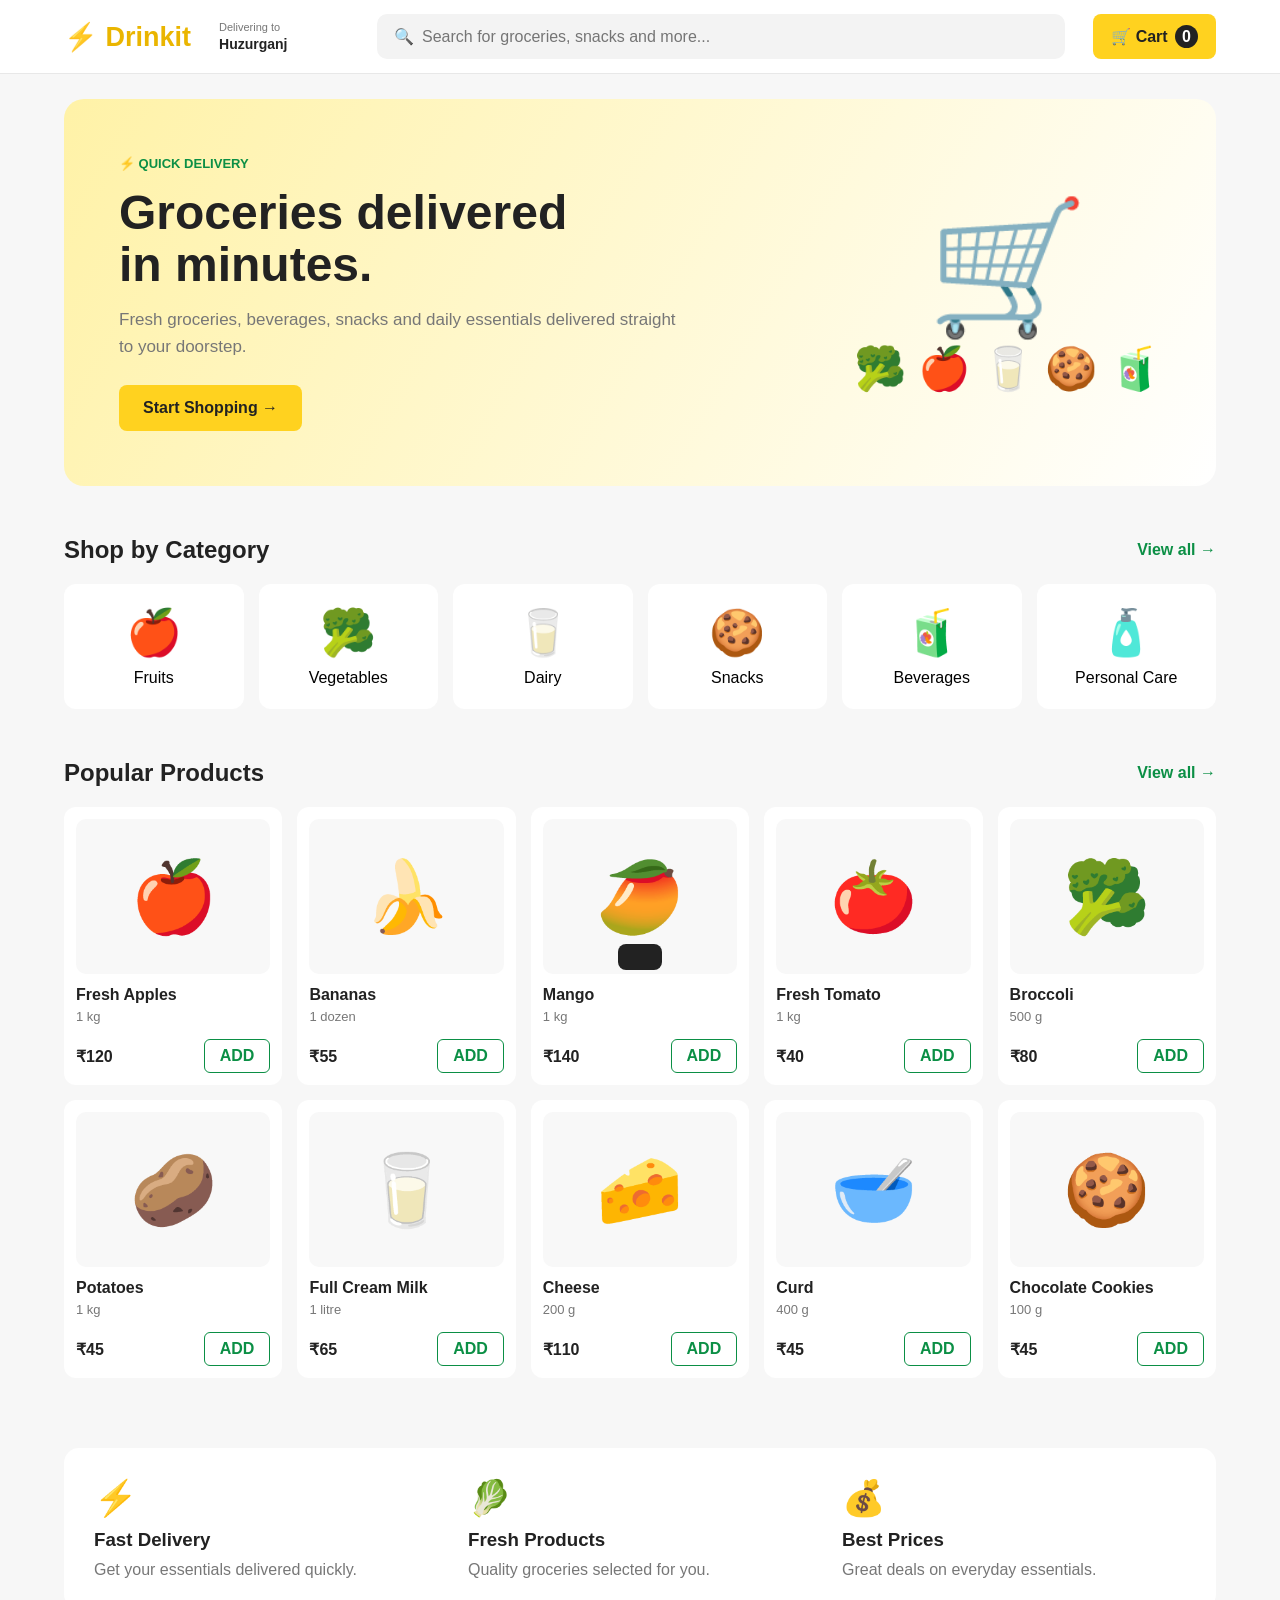
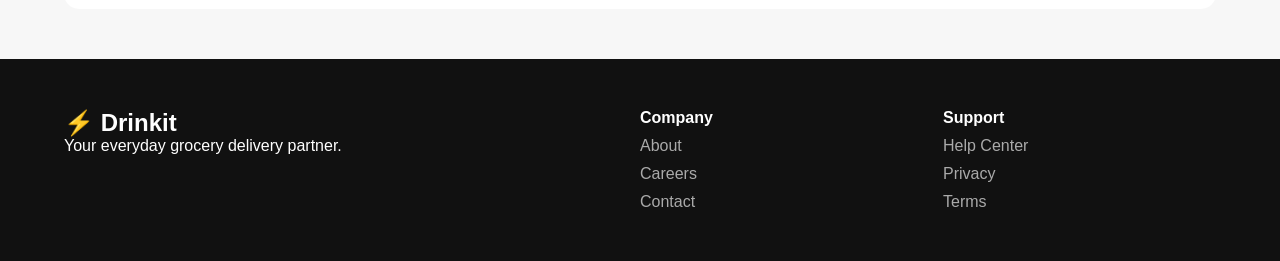
==== index.html @ 5993e232 "first commit" ====
<!DOCTYPE html>
<html lang="en">
<head>
  <meta charset="UTF-8">
  <meta name="viewport" content="width=device-width, initial-scale=1.0">
  <title>Drinkit - Groceries in Minutes</title>
  <link rel="stylesheet" href="style.css">
</head>
<body>

<header class="header">
  <a href="index.html" class="brand">
    <span class="brand-icon">⚡</span>
    Drinkit
  </a>

  <div class="location" onclick="changeLocation()">
    <small>Delivering to</small>
    <strong id="locationText">Huzurganj</strong>
  </div>

  <div class="search-box">
    <span>🔍</span>
    <input
      id="globalSearch"
      type="text"
      placeholder="Search for groceries, snacks and more..."
      autocomplete="off"
    >
  </div>

  <a href="cart.html" class="cart-button">
    🛒 Cart
    <span id="cartCount">0</span>
  </a>
</header>


<main>

  <section class="hero">
    <div class="hero-content">
      <span class="badge">⚡ QUICK DELIVERY</span>

      <h1>
        Groceries delivered<br>
        in minutes.
      </h1>

      <p>
        Fresh groceries, beverages, snacks and daily essentials
        delivered straight to your doorstep.
      </p>

      <a href="products.html" class="primary-btn">
        Start Shopping →
      </a>
    </div>

    <div class="hero-visual">
      <div class="basket">🛒</div>
      <div class="food-icons">🥦 🍎 🥛 🍪 🧃</div>
    </div>
  </section>


  <section class="section">

    <div class="section-header">
      <h2>Shop by Category</h2>
      <a href="products.html">View all →</a>
    </div>

    <div class="category-grid">

      <button onclick="goCategory('fruits')">
        <span>🍎</span>
        Fruits
      </button>

      <button onclick="goCategory('vegetables')">
        <span>🥦</span>
        Vegetables
      </button>

      <button onclick="goCategory('dairy')">
        <span>🥛</span>
        Dairy
      </button>

      <button onclick="goCategory('snacks')">
        <span>🍪</span>
        Snacks
      </button>

      <button onclick="goCategory('beverages')">
        <span>🧃</span>
        Beverages
      </button>

      <button onclick="goCategory('personal')">
        <span>🧴</span>
        Personal Care
      </button>

    </div>
  </section>


  <section class="section">

    <div class="section-header">
      <h2>Popular Products</h2>
      <a href="products.html">View all →</a>
    </div>

    <div id="homeProducts" class="product-grid"></div>

  </section>


  <section class="features">

    <div>
      <span>⚡</span>
      <h3>Fast Delivery</h3>
      <p>Get your essentials delivered quickly.</p>
    </div>

    <div>
      <span>🥬</span>
      <h3>Fresh Products</h3>
      <p>Quality groceries selected for you.</p>
    </div>

    <div>
      <span>💰</span>
      <h3>Best Prices</h3>
      <p>Great deals on everyday essentials.</p>
    </div>

  </section>

</main>


<footer>
  <div>
    <h2>⚡ Drinkit</h2>
    <p>Your everyday grocery delivery partner.</p>
  </div>

  <div>
    <h4>Company</h4>
    <a href="#">About</a>
    <a href="#">Careers</a>
    <a href="#">Contact</a>
  </div>

  <div>
    <h4>Support</h4>
    <a href="#">Help Center</a>
    <a href="#">Privacy</a>
    <a href="#">Terms</a>
  </div>
</footer>


<div id="toast" class="toast"></div>

<script src="script.js"></script>

</body>
</html>
---- style.css ----
* {
  box-sizing: border-box;
  margin: 0;
  padding: 0;
}

:root {
  --yellow: #ffd21f;
  --green: #0b8f45;
  --dark: #222;
  --muted: #777;
  --bg: #f7f7f7;
  --border: #e8e8e8;
}

body {
  font-family: Arial, Helvetica, sans-serif;
  background: var(--bg);
  color: var(--dark);
}

a {
  text-decoration: none;
  color: inherit;
}

button,
input,
textarea,
select {
  font: inherit;
}


/* HEADER */

.header {
  height: 74px;
  padding: 0 5%;
  background: white;
  border-bottom: 1px solid var(--border);

  display: flex;
  align-items: center;
  gap: 28px;

  position: sticky;
  top: 0;
  z-index: 100;
}

.brand {
  font-size: 27px;
  font-weight: 800;
  color: #eab500;
  white-space: nowrap;
}

.brand-icon {
  color: #222;
}

.location {
  display: flex;
  flex-direction: column;
  min-width: 130px;
  cursor: pointer;
}

.location small {
  color: var(--muted);
  font-size: 11px;
}

.location strong {
  margin-top: 3px;
  font-size: 14px;
}

.search-box {
  flex: 1;
  background: #f3f3f3;
  border-radius: 10px;
  padding: 13px 17px;

  display: flex;
  align-items: center;
  gap: 8px;
}

.search-box input {
  width: 100%;
  border: 0;
  outline: 0;
  background: transparent;
}

.cart-button {
  background: var(--yellow);
  padding: 13px 18px;
  border-radius: 8px;
  font-weight: bold;
  white-space: nowrap;
}

.cart-button span {
  background: #222;
  color: white;
  border-radius: 20px;
  padding: 3px 7px;
  margin-left: 3px;
}


/* HERO */

.hero {
  margin: 25px 5%;
  min-height: 350px;
  border-radius: 20px;
  padding: 55px;

  background:
    linear-gradient(
      120deg,
      #fff2a7,
      #fff
    );

  display: flex;
  justify-content: space-between;
  align-items: center;
}

.badge {
  color: var(--green);
  font-size: 13px;
  font-weight: bold;
}

.hero h1 {
  font-size: 48px;
  line-height: 1.08;
  margin: 15px 0;
}

.hero p {
  max-width: 560px;
  color: var(--muted);
  font-size: 17px;
  line-height: 1.6;
}

.primary-btn {
  display: inline-block;
  margin-top: 25px;
  padding: 14px 24px;
  border-radius: 8px;
  background: var(--yellow);
  border: 0;
  font-weight: bold;
  cursor: pointer;
}

.hero-visual {
  text-align: center;
}

.basket {
  font-size: 130px;
}

.food-icons {
  font-size: 42px;
}


/* SECTION */

.section {
  padding: 25px 5%;
}

.section-header {
  display: flex;
  justify-content: space-between;
  align-items: center;
  margin-bottom: 20px;
}

.section-header a {
  color: var(--green);
  font-weight: bold;
}


/* CATEGORY */

.category-grid {
  display: grid;
  grid-template-columns: repeat(6, 1fr);
  gap: 15px;
}

.category-grid button {
  border: 0;
  background: white;
  border-radius: 12px;
  padding: 22px 10px;
  cursor: pointer;
  transition: .2s;
}

.category-grid button:hover {
  transform: translateY(-4px);
  box-shadow: 0 8px 20px #0001;
}

.category-grid span {
  display: block;
  font-size: 45px;
  margin-bottom: 10px;
}


/* PRODUCTS */

.product-grid {
  display: grid;
  grid-template-columns: repeat(5, 1fr);
  gap: 15px;
}

.product-card {
  background: white;
  border-radius: 12px;
  padding: 12px;
  transition: .2s;
}

.product-card:hover {
  box-shadow: 0 8px 25px #0002;
}

.product-image {
  height: 155px;
  background: #f8f8f8;
  border-radius: 10px;

  display: flex;
  align-items: center;
  justify-content: center;

  font-size: 70px;
}

.product-card h3 {
  margin-top: 12px;
  font-size: 16px;
}

.product-unit {
  display: block;
  color: var(--muted);
  font-size: 13px;
  margin-top: 5px;
}

.product-bottom {
  margin-top: 15px;

  display: flex;
  align-items: center;
  justify-content: space-between;
}

.add-button {
  border: 1px solid var(--green);
  color: var(--green);
  background: white;
  border-radius: 6px;
  padding: 7px 15px;
  font-weight: bold;
  cursor: pointer;
}

.add-button:hover {
  background: var(--green);
  color: white;
}


/* FEATURES */

.features {
  margin: 45px 5%;
  padding: 30px;
  background: white;
  border-radius: 15px;

  display: grid;
  grid-template-columns: repeat(3, 1fr);
  gap: 30px;
}

.features span {
  font-size: 35px;
}

.features h3 {
  margin: 10px 0;
}

.features p {
  color: var(--muted);
}


/* PRODUCTS PAGE */

.products-page {
  padding: 40px 5%;
}

.page-title {
  display: flex;
  justify-content: space-between;
  align-items: center;
  margin-bottom: 25px;
}

.page-title p {
  color: var(--muted);
  margin-top: 5px;
}

.page-title select {
  padding: 10px;
  border: 1px solid #ddd;
  border-radius: 7px;
  background: white;
}

.products-layout {
  display: grid;
  grid-template-columns: 220px 1fr;
  gap: 30px;
}

.sidebar {
  height: max-content;
  padding: 20px;
  background: white;
  border-radius: 12px;
}

.sidebar h3 {
  margin-bottom: 12px;
}

.sidebar button {
  display: block;
  width: 100%;
  border: 0;
  background: transparent;
  text-align: left;
  padding: 12px;
  border-radius: 7px;
  cursor: pointer;
}

.sidebar button:hover {
  background: #fff2a8;
}


/* CART */

.cart-page {
  padding: 40px 5%;
}

.cart-layout {
  display: grid;
  grid-template-columns: 1fr 350px;
  gap: 25px;
  margin-top: 25px;
}

.cart-container {
  background: white;
  border-radius: 12px;
  padding: 20px;
}

.cart-item {
  display: flex;
  align-items: center;
  gap: 15px;
  padding: 15px 0;
  border-bottom: 1px solid #eee;
}

.cart-image {
  width: 80px;
  height: 80px;
  background: #f7f7f7;
  border-radius: 10px;

  display: flex;
  justify-content: center;
  align-items: center;

  font-size: 40px;
}

.cart-info {
  flex: 1;
}

.cart-info p {
  color: var(--muted);
  font-size: 13px;
  margin: 5px 0;
}

.quantity {
  display: flex;
  gap: 8px;
  align-items: center;
  margin-top: 10px;
}

.quantity button {
  width: 28px;
  height: 28px;
  border: 1px solid #ddd;
  background: white;
  border-radius: 5px;
  cursor: pointer;
}


/* BILL */

.bill {
  height: max-content;
  background: white;
  border-radius: 12px;
  padding: 25px;
}

.bill h2 {
  margin-bottom: 20px;
}

.bill-row {
  display: flex;
  justify-content: space-between;
  margin: 15px 0;
}

.grand-total {
  font-size: 20px;
}

.checkout-btn {
  display: block;
  width: 100%;
  margin-top: 20px;
  padding: 15px;
  border: 0;
  border-radius: 8px;
  background: var(--green);
  color: white;
  text-align: center;
  font-weight: bold;
  cursor: pointer;
}

.checkout-btn.disabled {
  opacity: .5;
  pointer-events: none;
}


/* CHECKOUT */

.checkout-page {
  padding: 40px 5%;
}

.checkout-layout {
  display: grid;
  grid-template-columns: 1fr 350px;
  gap: 25px;
  margin-top: 25px;
}

.checkout-form {
  background: white;
  border-radius: 12px;
  padding: 30px;
}

.checkout-form h2 {
  margin: 20px 0 10px;
}

.checkout-form h2:first-child {
  margin-top: 0;
}

.checkout-form label {
  display: block;
  margin-top: 12px;
  font-size: 14px;
  font-weight: bold;
}

.checkout-form input:not([type="radio"]),
.checkout-form textarea {
  width: 100%;
  padding: 13px;
  margin-top: 7px;
  border: 1px solid #ddd;
  border-radius: 7px;
  outline: none;
}

.checkout-form textarea {
  height: 100px;
  resize: vertical;
}

.payment-option {
  background: #f7f7f7;
  padding: 14px !important;
  border-radius: 7px;
  font-weight: normal !important;
}

.payment-option input {
  margin-right: 8px;
}


/* MODAL */

.modal {
  position: fixed;
  inset: 0;
  background: #0008;

  display: none;
  justify-content: center;
  align-items: center;

  z-index: 500;
}

.modal.show {
  display: flex;
}

.success-card {
  width: 390px;
  max-width: 90%;
  background: white;
  border-radius: 15px;
  padding: 35px;
  text-align: center;
}

.success-icon {
  width: 70px;
  height: 70px;
  margin: auto;

  background: var(--green);
  color: white;

  border-radius: 50%;

  display: flex;
  align-items: center;
  justify-content: center;

  font-size: 40px;
}

.success-card h2 {
  margin: 20px 0 10px;
}

.success-card p {
  color: var(--muted);
  margin-bottom: 10px;
}


/* TOAST */

.toast {
  position: fixed;
  left: 50%;
  bottom: 30px;

  transform: translate(-50%, 100px);

  background: #222;
  color: white;

  padding: 13px 22px;
  border-radius: 8px;

  z-index: 1000;

  transition: .3s;
}

.toast.show {
  transform: translate(-50%, 0);
}


/* FOOTER */

footer {
  margin-top: 50px;
  padding: 50px 5%;
  background: #111;
  color: white;

  display: grid;
  grid-template-columns: 2fr 1fr 1fr;
  gap: 30px;
}

footer a {
  display: block;
  color: #aaa;
  margin-top: 10px;
}


/* BACK */

.back-link {
  color: var(--green);
  font-weight: bold;
}


/* MOBILE */

@media (max-width: 900px) {

  .header {
    height: auto;
    padding: 12px;
    flex-wrap: wrap;
    gap: 12px;
  }

  .search-box {
    order: 5;
    flex-basis: 100%;
  }

  .location {
    display: none;
  }

  .hero {
    padding: 30px;
  }

  .hero h1 {
    font-size: 36px;
  }

  .hero-visual {
    font-size: 70px;
  }

  .category-grid {
    grid-template-columns: repeat(3, 1fr);
  }

  .product-grid {
    grid-template-columns: repeat(2, 1fr);
  }

  .products-layout,
  .cart-layout,
  .checkout-layout {
    grid-template-columns: 1fr;
  }

  .sidebar {
    display: none;
  }

  .features {
    grid-template-columns: 1fr;
  }

  footer {
    grid-template-columns: 1fr 1fr;
  }
}


@media (max-width: 550px) {

  .brand {
    font-size: 21px;
  }

  .hero {
    margin: 15px;
    min-height: 280px;
  }

  .hero-visual {
    display: none;
  }

  .category-grid {
    gap: 8px;
  }

  .category-grid button {
    padding: 15px 5px;
  }

  .category-grid span {
    font-size: 35px;
  }

  .product-image {
    height: 120px;
    font-size: 55px;
  }

  .page-title {
    align-items: flex-start;
    gap: 10px;
  }

  .cart-item {
    align-items: flex-start;
  }

  footer {
    grid-template-columns: 1fr;
  }

}
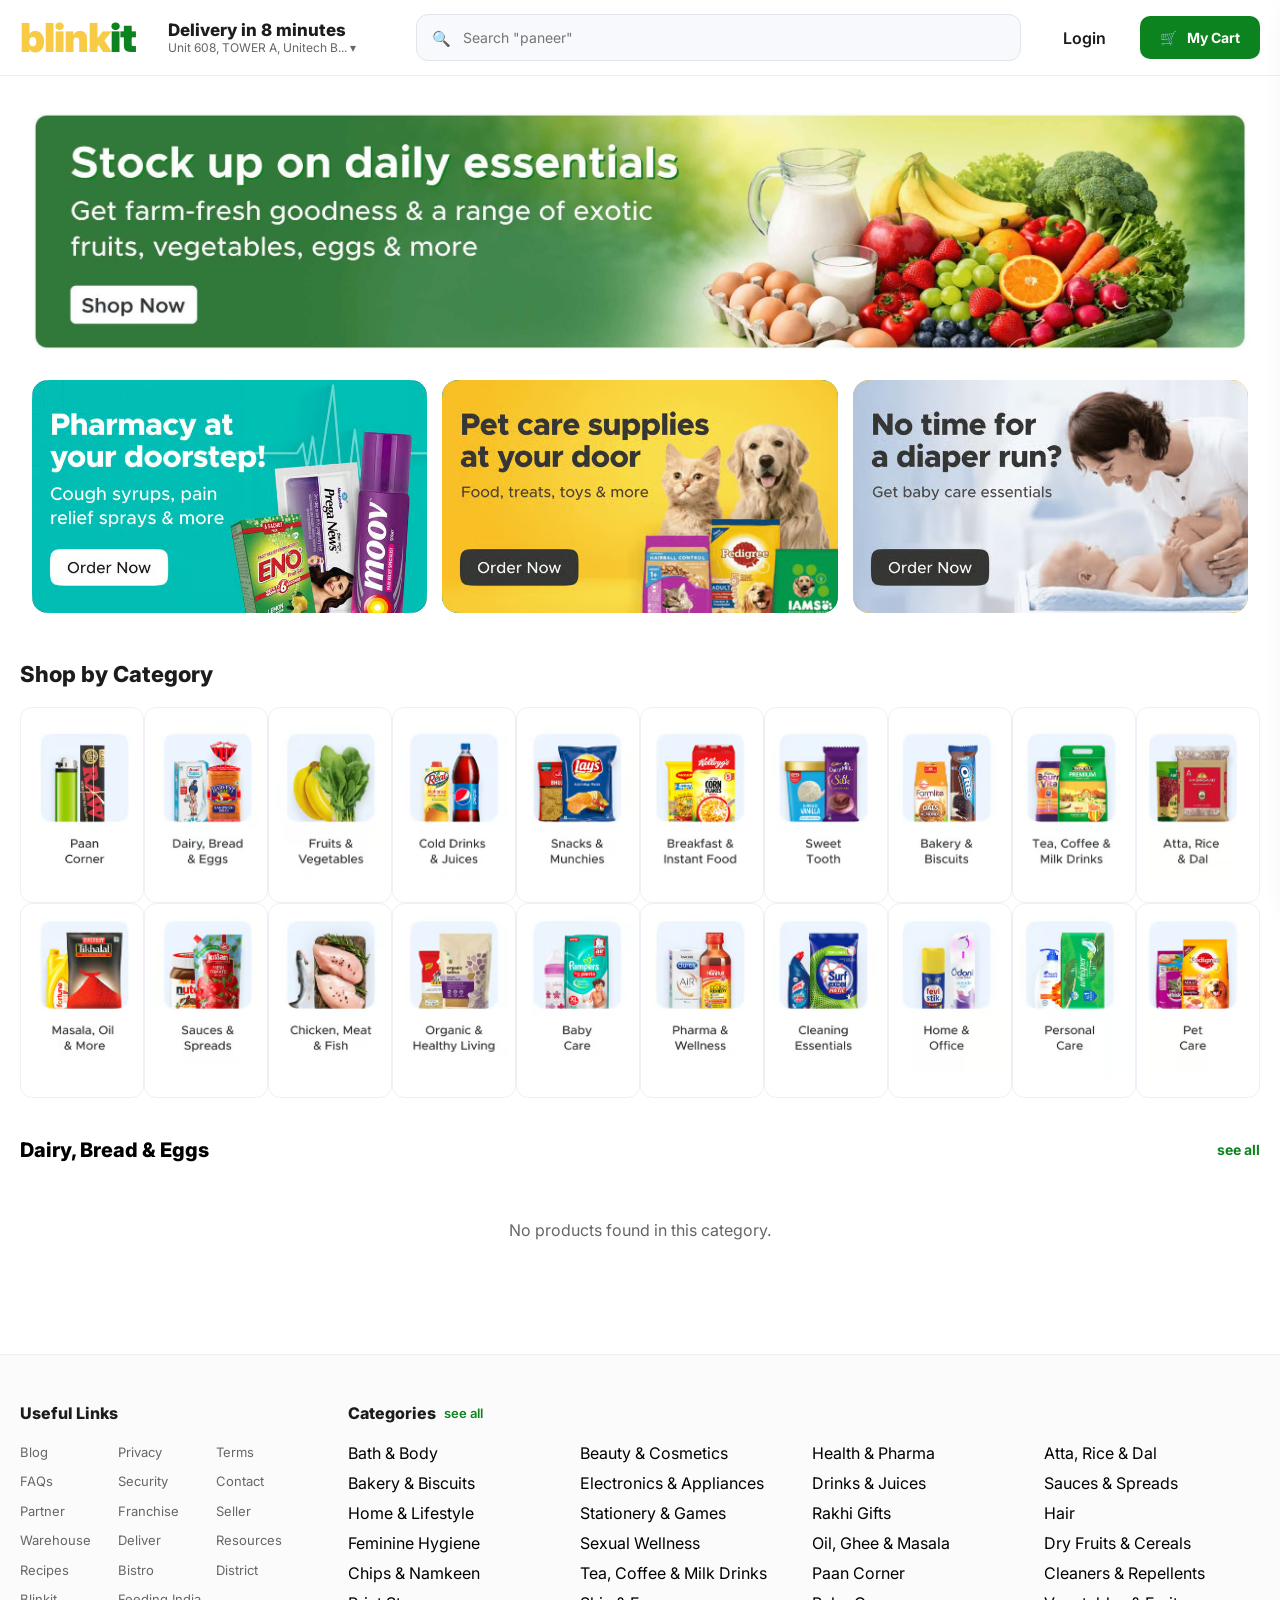
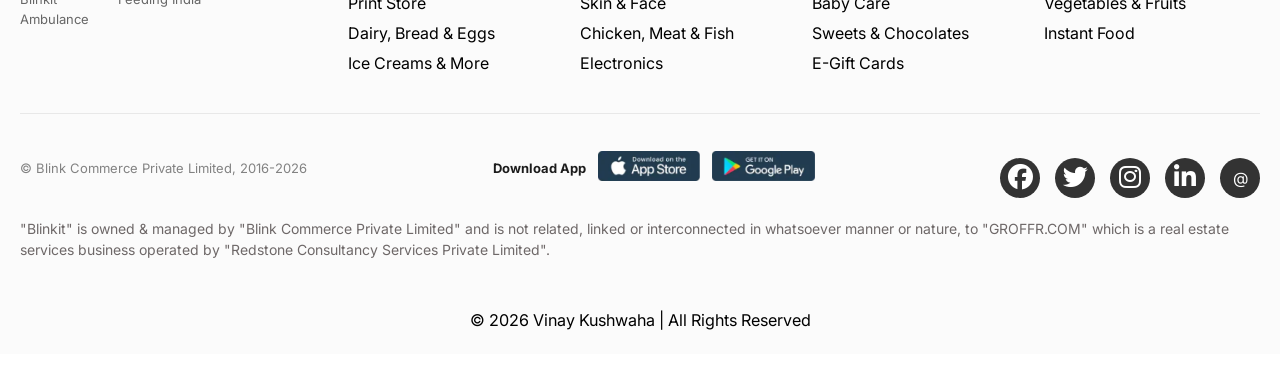
==== commit 6d68a31d: "First commit" ====
--- a/index.html
+++ b/index.html
@@ -3,172 +3,214 @@
 <head>
   <meta charset="UTF-8">
   <meta name="viewport" content="width=device-width, initial-scale=1.0">
-  <title>Drinkit - Groceries in Minutes</title>
+  <title>30,000+ products delivered to your doorstep | Blinkit</title>
+  <link rel="preconnect" href="https://fonts.googleapis.com">
+  <link rel="preconnect" href="https://fonts.gstatic.com" crossorigin>
+  <link href="https://fonts.googleapis.com/css2?family=Inter:wght@400;500;600;700;800;900&display=swap" rel="stylesheet">
   <link rel="stylesheet" href="style.css">
+  <link rel="shortcut icon" href="./favicon.png" type="image/x-icon" />
+  <link rel="stylesheet" href="https://cdnjs.cloudflare.com/ajax/libs/font-awesome/6.4.0/css/all.min.css">
 </head>
 <body>
 
-<header class="header">
-  <a href="index.html" class="brand">
-    <span class="brand-icon">⚡</span>
-    Drinkit
-  </a>
-
-  <div class="location" onclick="changeLocation()">
-    <small>Delivering to</small>
-    <strong id="locationText">Huzurganj</strong>
+  <!-- Top Header Navigation -->
+  <header class="navbar">
+    <div class="nav-container">
+      <div class="brand-group">
+        <a href="#" class="brand-logo" id="brandLogo">blink<span>it</span></a>
+        <div class="delivery-widget" id="deliveryWidget">
+          <span class="delivery-time">Delivery in 8 minutes</span>
+          <span class="delivery-address">Unit 608, TOWER A, Unitech B... ▾</span>
+        </div>
+      </div>
+
+      <!-- Live Search Bar -->
+      <div class="search-container">
+        <span class="search-icon">🔍</span>
+        <input type="text" id="globalSearchInput" class="search-input-box" placeholder='Search "paneer"'>
+      </div>
+
+      <div class="nav-actions">
+        <button class="btn-login" id="openLoginBtn">Login</button>
+        <button class="btn-cart" id="openCartBtn">
+          <span>🛒</span>
+          <span id="navCartLabel">My Cart</span>
+        </button>
+      </div>
+    </div>
+  </header>
+
+  <!-- Main Content -->
+  <main class="main-wrapper">
+    <!-- Hero Banner -->
+    <section class="hero-banner">
+      <div class="hero-content">
+        <a href="https://blinkit.com/dc/?collection_uuid=736e6fc2-8c33-4c35-9821-d325509aa0e5">
+        <img src="./Images/banner.jpg" alt="Stock upon daily usiensis">
+        </a>
+      </div>
+      
+    </section>
+
+    <!-- Promo Cards -->
+    <section class="promo-cards-grid">
+      <div class="promo-card c1">
+        <div>
+          <a href="https://blinkit.com/cn/null/cid/287/7275">
+          <img class="promo-btn" src="./Images/pharmacy-WEB.jpg" alt="" style="height: 100%; width: 100%;">
+          </a>
+        </div>
+      </div>
+
+      <div class="promo-card c2">
+        <div>
+          <a href="https://blinkit.com/cn/null/cid/5/133">
+          <img src="./Images/pet_crystal_WEB-1.jpg" alt="" style="height: 100%; width: 100%;">
+          </a>
+        </div>
+      </div>
+
+      <div class="promo-card c3">
+        <div>
+          <a href="https://blinkit.com/cn/null/cid/7/1000">
+          <img src="./Images/baby_crystal_WEB-1.jpg" alt="" style="height: 100%; width: 100%;">
+          </a>
+        </div>
+      </div>
+      </div>
+    </section>
+
+    <!-- Categories Grid -->
+    <h2 class="category-section-title">Shop by Category</h2>
+    <div class="categories-20-grid" id="categoryGrid"></div>
+
+    <!-- Product Shelf Area -->
+    <div class="products-shelf-header">
+      <h2 id="currentCategoryHeading">Dairy, Bread & Eggs</h2>
+      <span class="see-all-btn">see all</span>
+    </div>
+    <div class="products-grid" id="productsGrid"></div>
+  </main>
+
+  <!-- Login Modal -->
+  <div class="modal-backdrop" id="loginModalBackdrop">
+    <div class="login-card">
+      <button class="modal-back-btn" id="closeLoginBtn">←</button>
+      <div class="login-logo-pill">blinkit</div>
+      <h2>India's last minute app</h2>
+      <p class="sub">Log in or Sign up</p>
+      <div class="phone-input-group">
+        <span class="country-code">+91</span>
+        <input type="tel" class="phone-number-input" placeholder="Enter mobile number" maxlength="10">
+      </div>
+      <button class="btn-continue-login" id="continueLoginBtn">Continue</button>
+      <p class="login-terms">
+        By continuing, you agree to our <a href="#">Terms of service</a> & <a href="#">Privacy policy</a>
+      </p>
+    </div>
   </div>
 
-  <div class="search-box">
-    <span>🔍</span>
-    <input
-      id="globalSearch"
-      type="text"
-      placeholder="Search for groceries, snacks and more..."
-      autocomplete="off"
-    >
-  </div>
-
-  <a href="cart.html" class="cart-button">
-    🛒 Cart
-    <span id="cartCount">0</span>
-  </a>
-</header>
-
-
-<main>
-
-  <section class="hero">
-    <div class="hero-content">
-      <span class="badge">⚡ QUICK DELIVERY</span>
-
-      <h1>
-        Groceries delivered<br>
-        in minutes.
-      </h1>
-
-      <p>
-        Fresh groceries, beverages, snacks and daily essentials
-        delivered straight to your doorstep.
+  <!-- Cart Slide-Out Drawer -->
+  <div class="cart-drawer-backdrop" id="cartBackdrop"></div>
+  <aside class="cart-drawer" id="cartDrawer">
+    <div class="cart-drawer-header">
+      <h3>My Cart (<span id="cartDrawerQty">0</span>)</h3>
+      <button class="close-cart-btn" id="closeCartBtn">✕</button>
+    </div>
+    <div class="cart-drawer-body" id="cartDrawerBody"></div>
+    <div class="cart-drawer-footer" id="cartDrawerFooter">
+      <button class="btn-pay-now" id="payNowBtn">
+        <span>Proceed to Pay</span>
+        <span id="cartTotalPay">₹0</span>
+      </button>
+    </div>
+  </aside>
+
+  <!-- Footer -->
+  <footer class="site-footer">
+    <div class="footer-container">
+      <div class="footer-grid">
+        <!-- Links Column -->
+        <div>
+          <div class="footer-col-title">Useful Links</div>
+          <div class="footer-links-3col">
+            <a href="https://blinkit.com/blog/">Blog</a><a href="https://blinkit.com/privacy">Privacy</a><a href="https://blinkit.com/terms">Terms</a>
+            <a href="https://blinkit.com/faq">FAQs</a><a href="https://blinkit.com/security">Security</a><a href="https://blinkit.com/contact">Contact</a>
+            <a href="https://blinkit.com/partner">Partner</a><a href="https://partners.blinkit.com/">Franchise</a><a href="https://seller.blinkit.com/">Seller</a>
+            <a href="https://blinkit.com/warehouse-partner">Warehouse</a><a href="https://blinkit.com/delivery">Deliver</a><a href="https://blinkit.com/resources">Resources</a>
+            <a href="https://blinkit.com/recipes">Recipes</a><a href="https://bistro.blinkit.com/">Bistro</a><a href="https://www.district.in/">District</a>
+            <a href="https://blinkit.com/ambulance">Blinkit Ambulance</a><a href="https://www.feedingindia.org/?utm_source=blinkit&source=blinkit">Feeding India</a>
+          </div>
+        </div>
+
+        <!-- Categories Column -->
+        <div>
+          <div class="footer-col-title">Categories <span class="see-all">see all</span></div>
+          <div class="footer-cat-grid">
+            <a href="#">Bath & Body</a><a href="#">Beauty & Cosmetics</a><a href="#">Health & Pharma</a>
+            <a href="#">Atta, Rice & Dal</a><a href="#">Bakery & Biscuits</a><a href="#">Electronics & Appliances</a>
+            <a href="#">Drinks & Juices</a><a href="#">Sauces & Spreads</a><a href="#">Home & Lifestyle</a>
+            <a href="#">Stationery & Games</a><a href="#">Rakhi Gifts</a><a href="#">Hair</a>
+            <a href="#">Feminine Hygiene</a><a href="#">Sexual Wellness</a><a href="#">Oil, Ghee & Masala</a>
+            <a href="#">Dry Fruits & Cereals</a><a href="#">Chips & Namkeen</a><a href="#">Tea, Coffee & Milk Drinks</a>
+            <a href="#">Paan Corner</a><a href="#">Cleaners & Repellents</a><a href="#">Print Store</a>
+            <a href="#">Skin & Face</a><a href="#">Baby Care</a><a href="#">Vegetables & Fruits</a>
+            <a href="#">Dairy, Bread & Eggs</a><a href="#">Chicken, Meat & Fish</a><a href="#">Sweets & Chocolates</a>
+            <a href="#">Instant Food</a><a href="#">Ice Creams & More</a><a href="#">Electronics</a>
+            <a href="#">E-Gift Cards</a>
+          </div>
+        </div>
+      </div>
+
+      <!-- Bottom Bar -->
+      <div class="footer-bottom-bar">
+        <div class="footer-copy">© Blink Commerce Private Limited, 2016-2026</div>
+        <div class="app-badges">
+          <span class="download-label">Download App</span>
+          <div class="app-btn">
+            <a href="https://apps.apple.com/in/app/blinkit-groceries-more/id960335206">
+            <img src="./Images/applestore.jpg" alt="" class="app-source">
+            </a>
+          </div>
+          <div class="app-btn">
+            <a href="https://play.google.com/store/apps/details?id=com.grofers.customerapp&hl=en_IN&gl=US&pli=1">
+            <img src="./Images/playstore.jpg" alt="" class="app-source">
+            </a>
+          </div>
+        </div>
+       <div class="social-icons">
+  <a href="https://www.facebook.com/blinkit.india/" target="_blank">
+    <i class="fab fa-facebook"></i>
+  </a>
+ <a href="https://x.com/letsblinkit/" target="_blank">
+    <i class="fab fa-twitter"></i>
+  </a>
+  <a href="https://www.instagram.com/letsblinkit/" target="_blank">
+    <i class="fab fa-instagram"></i>
+  </a>
+  <a href="https://www.linkedin.com/company/letsblinkit/home/" target="_blank">
+    <i class="fab fa-linkedin-in"></i>
+  </a>
+  <a href="https://www.threads.com/login/?next=https%3A%2F%2Fwww.threads.com%2F%40letsblinkit%2F" target="_blank">
+  <span class="threads-text-icon">@</span>
+</a>
+  
+</div>
+      </div>
+      <p class="disclaimer-text">
+        "Blinkit" is owned & managed by "Blink Commerce Private Limited" and is not related, linked or interconnected in whatsoever manner or nature, to "GROFFR.COM" which is a real estate services business operated by "Redstone Consultancy Services Private Limited".
       </p>
-
-      <a href="products.html" class="primary-btn">
-        Start Shopping →
-      </a>
-    </div>
-
-    <div class="hero-visual">
-      <div class="basket">🛒</div>
-      <div class="food-icons">🥦 🍎 🥛 🍪 🧃</div>
-    </div>
-  </section>
-
-
-  <section class="section">
-
-    <div class="section-header">
-      <h2>Shop by Category</h2>
-      <a href="products.html">View all →</a>
-    </div>
-
-    <div class="category-grid">
-
-      <button onclick="goCategory('fruits')">
-        <span>🍎</span>
-        Fruits
-      </button>
-
-      <button onclick="goCategory('vegetables')">
-        <span>🥦</span>
-        Vegetables
-      </button>
-
-      <button onclick="goCategory('dairy')">
-        <span>🥛</span>
-        Dairy
-      </button>
-
-      <button onclick="goCategory('snacks')">
-        <span>🍪</span>
-        Snacks
-      </button>
-
-      <button onclick="goCategory('beverages')">
-        <span>🧃</span>
-        Beverages
-      </button>
-
-      <button onclick="goCategory('personal')">
-        <span>🧴</span>
-        Personal Care
-      </button>
-
-    </div>
-  </section>
-
-
-  <section class="section">
-
-    <div class="section-header">
-      <h2>Popular Products</h2>
-      <a href="products.html">View all →</a>
-    </div>
-
-    <div id="homeProducts" class="product-grid"></div>
-
-  </section>
-
-
-  <section class="features">
-
-    <div>
-      <span>⚡</span>
-      <h3>Fast Delivery</h3>
-      <p>Get your essentials delivered quickly.</p>
-    </div>
-
-    <div>
-      <span>🥬</span>
-      <h3>Fresh Products</h3>
-      <p>Quality groceries selected for you.</p>
-    </div>
-
-    <div>
-      <span>💰</span>
-      <h3>Best Prices</h3>
-      <p>Great deals on everyday essentials.</p>
-    </div>
-
-  </section>
-
-</main>
-
-
-<footer>
-  <div>
-    <h2>⚡ Drinkit</h2>
-    <p>Your everyday grocery delivery partner.</p>
-  </div>
-
-  <div>
-    <h4>Company</h4>
-    <a href="#">About</a>
-    <a href="#">Careers</a>
-    <a href="#">Contact</a>
-  </div>
-
-  <div>
-    <h4>Support</h4>
-    <a href="#">Help Center</a>
-    <a href="#">Privacy</a>
-    <a href="#">Terms</a>
-  </div>
-</footer>
-
-
-<div id="toast" class="toast"></div>
-
-<script src="script.js"></script>
-
+    </div>
+
+    <div class="footer-bottom-bar2">
+        <p>© 2026 Vinay Kushwaha | All Rights Reserved</p>
+    </div>
+
+  </footer>
+
+  <script src="script.js"></script>
 </body>
-</html>+</html>
+
+<img src="" alt="" style="object-fit: cover;">
+
--- a/style.css
+++ b/style.css
@@ -1,22 +1,25 @@
+:root {
+  --primary-yellow: #f8cb46;
+  --brand-green: #0c831f;
+  --brand-green-hover: #0a6d1a;
+  --brand-green-light: #eaf6ec;
+  --text-main: #1c1c1c;
+  --text-muted: #666666;
+  --text-light: #828282;
+  --border-color: #eee;
+  --border-dark: #e0e0e0;
+  --bg-page: #f4f6fb;
+  --bg-white: #ffffff;
+  --shadow-sm: 0 1px 4px rgba(0,0,0,0.06);
+  --shadow-md: 0 4px 16px rgba(0,0,0,0.08);
+  --shadow-lg: 0 12px 32px rgba(0,0,0,0.18);
+}
+
 * {
   box-sizing: border-box;
   margin: 0;
   padding: 0;
-}
-
-:root {
-  --yellow: #ffd21f;
-  --green: #0b8f45;
-  --dark: #222;
-  --muted: #777;
-  --bg: #f7f7f7;
-  --border: #e8e8e8;
-}
-
-body {
-  font-family: Arial, Helvetica, sans-serif;
-  background: var(--bg);
-  color: var(--dark);
+  font-family: 'Inter', -apple-system, BlinkMacSystemFont, 'Segoe UI', Roboto, sans-serif;
 }
 
 a {
@@ -24,737 +27,955 @@
   color: inherit;
 }
 
-button,
-input,
-textarea,
-select {
-  font: inherit;
-}
-
-
-/* HEADER */
-
-.header {
-  height: 74px;
-  padding: 0 5%;
-  background: white;
-  border-bottom: 1px solid var(--border);
-
-  display: flex;
-  align-items: center;
-  gap: 28px;
-
+/* NAVBAR */
+header.navbar {
   position: sticky;
   top: 0;
-  z-index: 100;
-}
-
-.brand {
-  font-size: 27px;
-  font-weight: 800;
-  color: #eab500;
+  z-index: 500;
+  background: var(--bg-white);
+  border-bottom: 1px solid var(--border-color);
+  height: 76px;
+  display: flex;
+  align-items: center;
+}
+
+.nav-container {
+  max-width: 1320px;
+  width: 100%;
+  margin: 0 auto;
+  padding: 0 20px;
+  display: flex;
+  align-items: center;
+  justify-content: space-between;
+  gap: 28px;
+}
+
+.brand-group {
+  display: flex;
+  align-items: center;
+  gap: 32px;
+}
+
+.brand-logo {
+  font-size: 40px;
+  font-weight: 900;
+  letter-spacing: -1px;
+  color: var(--primary-yellow);
+  display: flex;
+  align-items: center;
+  line-height: 1;
+  user-select: none;
+  padding-right:;
+}
+.brand-logo span {
+  color: var(--brand-green);
+}
+
+.delivery-widget {
+  display: flex;
+  flex-direction: column;
+  cursor: pointer;
+  min-width: 220px;
+}
+
+.delivery-time {
+  font-size: 17px;
+  font-weight: 800;
+  color: var(--text-main);
+  display: flex;
+  align-items: center;
+  gap: 4px;
+}
+
+.delivery-address {
+  font-size: 12px;
+  color: var(--text-muted);
   white-space: nowrap;
-}
-
-.brand-icon {
-  color: #222;
-}
-
-.location {
-  display: flex;
-  flex-direction: column;
-  min-width: 130px;
-  cursor: pointer;
-}
-
-.location small {
-  color: var(--muted);
-  font-size: 11px;
-}
-
-.location strong {
-  margin-top: 3px;
-  font-size: 14px;
-}
-
-.search-box {
+  overflow: hidden;
+  text-overflow: ellipsis;
+  max-width: 240px;
+  display: flex;
+  align-items: center;
+  gap: 4px;
+}
+
+/* SEARCH */
+.search-container {
   flex: 1;
-  background: #f3f3f3;
+  max-width: 650px;
+  position: relative;
+}
+
+.search-input-box {
+  width: 100%;
+  background: #f8f9fc;
+  border: 1px solid #e2e5eb;
+  border-radius: 12px;
+  padding: 14px 16px 14px 46px;
+  font-size: 14px;
+  color: var(--text-main);
+  outline: none;
+  transition: all 0.2s ease;
+}
+
+.search-input-box:focus {
+  background: #ffffff;
+  border-color: var(--brand-green);
+  box-shadow: 0 0 0 3px rgba(12, 131, 31, 0.12);
+}
+
+.search-icon {
+  position: absolute;
+  left: 16px;
+  top: 50%;
+  transform: translateY(-50%);
+  font-size: 15px;
+  color: #727272;
+  pointer-events: none;
+}
+
+/* ACTIONS */
+.nav-actions {
+  display: flex;
+  align-items: center;
+  gap: 20px;
+}
+
+.btn-login {
+  background: none;
+  border: none;
+  font-size: 16px;
+  font-weight: 600;
+  color: var(--text-main);
+  cursor: pointer;
+  padding: 8px 14px;
+  border-radius: 8px;
+  transition: background 0.2s;
+}
+
+.btn-login:hover {
+  background: #f4f6fb;
+}
+
+.btn-cart {
+  background: var(--brand-green);
+  color: var(--bg-white);
+  border: none;
   border-radius: 10px;
-  padding: 13px 17px;
-
-  display: flex;
-  align-items: center;
-  gap: 8px;
-}
-
-.search-box input {
-  width: 100%;
-  border: 0;
-  outline: 0;
-  background: transparent;
-}
-
-.cart-button {
-  background: var(--yellow);
-  padding: 13px 18px;
-  border-radius: 8px;
-  font-weight: bold;
+  padding: 13px 20px;
+  font-size: 14px;
+  font-weight: 700;
+  display: flex;
+  align-items: center;
+  gap: 10px;
+  cursor: pointer;
+  transition: background 0.2s;
   white-space: nowrap;
 }
 
-.cart-button span {
-  background: #222;
-  color: white;
+.btn-cart:hover {
+  background: var(--brand-green-hover);
+}
+
+/* MAIN WRAPPER */
+.main-wrapper {
+  max-width: 1320px;
+  margin: 0 auto;
+  padding: 24px 20px;
+}
+
+/* HERO BANNER */
+.hero-banner {
+  width: 100%;
+  height: 100%;
   border-radius: 20px;
-  padding: 3px 7px;
-  margin-left: 3px;
-}
-
-
-/* HERO */
-
-.hero {
-  margin: 25px 5%;
-  min-height: 350px;
+  overflow: hidden;
+  position: relative;
+  box-sizing: border-box;
+  padding: 0;
+  margin: 0 0 24px 0;
+}
+
+.hero-content {
+  height: 100%;
+  width: 100%;
+  margin: 0;
+  padding: 0;
   border-radius: 20px;
-  padding: 55px;
-
-  background:
-    linear-gradient(
-      120deg,
-      #fff2a7,
-      #fff
-    );
-
-  display: flex;
-  justify-content: space-between;
-  align-items: center;
-}
-
-.badge {
-  color: var(--green);
-  font-size: 13px;
-  font-weight: bold;
-}
-
-.hero h1 {
-  font-size: 48px;
-  line-height: 1.08;
-  margin: 15px 0;
-}
-
-.hero p {
-  max-width: 560px;
-  color: var(--muted);
-  font-size: 17px;
-  line-height: 1.6;
-}
-
-.primary-btn {
+  position: relative;
+  overflow: hidden;
+}
+
+.hero-content img{
+  width: 100%;
+  height: 100%;
+  object-fit: cover;
+  object-position: center;
+  border-radius: 20px;
+  display: block;
+}
+
+
+.hero-title {
+  font-size: 38px;
+  font-weight: 900;
+  color: #ffffff;
+  line-height: 1.15;
+  margin-bottom: 12px;
+  letter-spacing: -0.5px;
+}
+
+.hero-subtitle {
+  font-size: 16px;
+  color: #e0f2e5;
+  font-weight: 500;
+  margin-bottom: 24px;
+  line-height: 1.4;
+}
+
+.btn-hero {
+  background: #ffffff;
+  color: var(--brand-green);
+  font-weight: 800;
+  font-size: 15px;
+  border: none;
+  border-radius: 10px;
+  padding: 12px 28px;
+  cursor: pointer;
+  transition: transform 0.2s, box-shadow 0.2s;
   display: inline-block;
-  margin-top: 25px;
-  padding: 14px 24px;
-  border-radius: 8px;
-  background: var(--yellow);
-  border: 0;
-  font-weight: bold;
-  cursor: pointer;
-}
-
-.hero-visual {
-  text-align: center;
-}
-
-.basket {
-  font-size: 130px;
-}
-
-.food-icons {
-  font-size: 42px;
-}
-
-
-/* SECTION */
-
-.section {
-  padding: 25px 5%;
-}
-
-.section-header {
-  display: flex;
-  justify-content: space-between;
-  align-items: center;
-  margin-bottom: 20px;
-}
-
-.section-header a {
-  color: var(--green);
-  font-weight: bold;
-}
-
-
-/* CATEGORY */
-
-.category-grid {
-  display: grid;
-  grid-template-columns: repeat(6, 1fr);
-  gap: 15px;
-}
-
-.category-grid button {
-  border: 0;
-  background: white;
-  border-radius: 12px;
-  padding: 22px 10px;
-  cursor: pointer;
-  transition: .2s;
-}
-
-.category-grid button:hover {
-  transform: translateY(-4px);
-  box-shadow: 0 8px 20px #0001;
-}
-
-.category-grid span {
-  display: block;
-  font-size: 45px;
-  margin-bottom: 10px;
-}
-
-
-/* PRODUCTS */
-
-.product-grid {
-  display: grid;
-  grid-template-columns: repeat(5, 1fr);
-  gap: 15px;
-}
-
-.product-card {
-  background: white;
-  border-radius: 12px;
-  padding: 12px;
-  transition: .2s;
-}
-
-.product-card:hover {
-  box-shadow: 0 8px 25px #0002;
-}
-
-.product-image {
-  height: 155px;
-  background: #f8f8f8;
-  border-radius: 10px;
-
-  display: flex;
-  align-items: center;
-  justify-content: center;
-
-  font-size: 70px;
-}
-
-.product-card h3 {
-  margin-top: 12px;
-  font-size: 16px;
-}
-
-.product-unit {
-  display: block;
-  color: var(--muted);
-  font-size: 13px;
-  margin-top: 5px;
-}
-
-.product-bottom {
-  margin-top: 15px;
-
-  display: flex;
-  align-items: center;
-  justify-content: space-between;
-}
-
-.add-button {
-  border: 1px solid var(--green);
-  color: var(--green);
-  background: white;
-  border-radius: 6px;
-  padding: 7px 15px;
-  font-weight: bold;
-  cursor: pointer;
-}
-
-.add-button:hover {
-  background: var(--green);
-  color: white;
-}
-
-
-/* FEATURES */
-
-.features {
-  margin: 45px 5%;
-  padding: 30px;
-  background: white;
-  border-radius: 15px;
-
+}
+
+.btn-hero:hover {
+  transform: translateY(-2px);
+  box-shadow: 0 4px 12px rgba(0,0,0,0.15);
+}
+
+.hero-emoji-group {
+  font-size: 90px;
+  user-select: none;
+}
+
+/* PROMO CARDS */
+.promo-cards-grid {
   display: grid;
   grid-template-columns: repeat(3, 1fr);
-  gap: 30px;
-}
-
-.features span {
-  font-size: 35px;
-}
-
-.features h3 {
-  margin: 10px 0;
-}
-
-.features p {
-  color: var(--muted);
-}
-
-
-/* PRODUCTS PAGE */
-
-.products-page {
-  padding: 40px 5%;
-}
-
-.page-title {
-  display: flex;
+  gap: 15px;
+  padding: 1%;
+  margin-top: -20px;
+  margin-bottom: 36px;
+}
+
+.promo-card {
+  border-radius: 16px;
+  width: 100%;
+  height: 100%;
+  display: flex;
+  flex-direction: column;
   justify-content: space-between;
-  align-items: center;
-  margin-bottom: 25px;
-}
-
-.page-title p {
-  color: var(--muted);
-  margin-top: 5px;
-}
-
-.page-title select {
-  padding: 10px;
-  border: 1px solid #ddd;
-  border-radius: 7px;
-  background: white;
-}
-
-.products-layout {
+  min-height: 50px;
+  position: relative;
+  overflow: hidden;
+  cursor: pointer;
+  transition: transform 0.2s, box-shadow 0.2s;
+}
+
+.promo-card:hover {
+  transform: translateY(-3px);
+  box-shadow: var(--shadow-md);
+}
+
+.promo-card.c1 { background: #273673; color: #ffffff; }
+.promo-card.c2 { background: #0da487; color: #ffffff; }
+.promo-card.c3 { background: #fab400; color: #1c1c1c; }
+.promo-card.c4 { background: #96abbd; color: #ffffff; }
+
+.promo-card h3 {
+  font-size: 16px;
+  font-weight: 800;
+  margin-bottom: 6px;
+  line-height: 1.25;
+}
+
+.promo-card p {
+  font-size: 11px;
+  opacity: 0.9;
+  line-height: 1.35;
+  font-weight: 500;
+  max-width: 140px;
+}
+
+.promo-card .promo-btn {
+  background: var(--text-main);
+  color: #ffffff;
+  font-size: 11px;
+  font-weight: 700;
+  border: none;
+  border-radius: 6px;
+  width: fit-content;
+  cursor: pointer;
+}
+
+.promo-card.c3 .promo-btn {
+  background: #1c1c1c;
+  color: #ffffff;
+}
+
+.promo-art-icon {
+  position: absolute;
+  right: 12px;
+  bottom: 12px;
+  font-size: 46px;
+  user-select: none;
+}
+
+/* CATEGORIES */
+.category-section-title {
+  font-size: 22px;
+  font-weight: 800;
+  color: var(--text-main);
+  margin-bottom: 20px;
+}
+
+.categories-20-grid {
   display: grid;
-  grid-template-columns: 220px 1fr;
-  gap: 30px;
-}
-
-.sidebar {
-  height: max-content;
-  padding: 20px;
-  background: white;
+  grid-template-columns: repeat(10, 1fr);
+  gap: -15px;
+  margin-bottom: 40px;
+}
+
+.category-box {
+  border: 1px solid #eef0f5;
   border-radius: 12px;
-}
-
-.sidebar h3 {
-  margin-bottom: 12px;
-}
-
-.sidebar button {
+  padding: 12px 6px;
+  display: flex;
+  flex-direction: column;
+  align-items: center;
+  text-align: center;
+  cursor: pointer;
+  transition: all 0.2s ease;
+}
+
+.category-box:hover, .category-box.active {
+  background: #ffffff;
+  border-color: var(--brand-green);
+  box-shadow: 0 4px 12px rgba(12, 131, 31, 0.12);
+  transform: translateY(-2px);
+}
+
+.category-thumb {
+  width: fit-content;
+  height: auto;
+  display: flex;
+  align-items: center;
+  justify-content: center;
+  margin-bottom: 8px;
+}
+
+.category-thumb-img {
+  width: 50px;
+  height: 50px;
+  object-fit: contain;
   display: block;
-  width: 100%;
-  border: 0;
-  background: transparent;
-  text-align: left;
-  padding: 12px;
-  border-radius: 7px;
-  cursor: pointer;
-}
-
-.sidebar button:hover {
-  background: #fff2a8;
-}
-
-
-/* CART */
-
-.cart-page {
-  padding: 40px 5%;
-}
-
-.cart-layout {
+}
+
+.category-name {
+  font-size: 11px;
+  font-weight: 600;
+  color: var(--text-main);
+  line-height: 1.25;
+  max-width: 90px;
+  min-height: 28px;
+  display: flex;
+  align-items: center;
+  justify-content: center;
+}
+
+/* PRODUCT SHELF */
+.products-shelf-header {
+  display: flex;
+  justify-content: space-between;
+  align-items: center;
+  margin-bottom: 18px;
+}
+
+.products-shelf-header h2 {
+  font-size: 20px;
+  font-weight: 800;
+}
+
+.see-all-btn {
+  font-size: 14px;
+  color: var(--brand-green);
+  font-weight: 700;
+  cursor: pointer;
+}
+
+.products-grid {
   display: grid;
-  grid-template-columns: 1fr 350px;
-  gap: 25px;
-  margin-top: 25px;
-}
-
-.cart-container {
-  background: white;
-  border-radius: 12px;
-  padding: 20px;
-}
-
-.cart-item {
-  display: flex;
-  align-items: center;
-  gap: 15px;
-  padding: 15px 0;
-  border-bottom: 1px solid #eee;
-}
-
-.cart-image {
-  width: 80px;
-  height: 80px;
-  background: #f7f7f7;
-  border-radius: 10px;
-
-  display: flex;
+  grid-template-columns: repeat(auto-fill, minmax(200px, 1fr));
+  gap: 16px;
+  margin-bottom: 50px;
+}
+
+.product-card {
+  background: #ffffff;
+  border: 1px solid var(--border-color);
+  border-radius: 14px;
+  padding: 14px;
+  display: flex;
+  flex-direction: column;
+  justify-content: space-between;
+  transition: all 0.2s;
+  position: relative;
+}
+
+.product-card:hover {
+  box-shadow: var(--shadow-md);
+  border-color: #d8d8d8;
+}
+
+.eta-badge {
+  display: inline-flex;
+  align-items: center;
+  gap: 4px;
+  background: #f1f3f7;
+  padding: 3px 6px;
+  border-radius: 4px;
+  font-size: 10px;
+  font-weight: 800;
+  color: #555;
+  width: fit-content;
+  margin-bottom: 10px;
+}
+
+.product-img-box {
+  width: 100%;
+  height: 130px;
+  display: flex;
+  align-items: center;
   justify-content: center;
-  align-items: center;
-
-  font-size: 40px;
-}
-
-.cart-info {
-  flex: 1;
-}
-
-.cart-info p {
-  color: var(--muted);
+  margin-bottom: 10px;
+  background: #fafafa;
+  border-radius: 8px;
+}
+
+.product-thumb-img {
+  width: 90px;
+  height: 90px;
+  object-fit: contain;
+  display: block;
+}
+
+.product-name {
   font-size: 13px;
-  margin: 5px 0;
-}
-
-.quantity {
-  display: flex;
-  gap: 8px;
-  align-items: center;
-  margin-top: 10px;
-}
-
-.quantity button {
+  font-weight: 600;
+  color: var(--text-main);
+  line-height: 1.35;
+  min-height: 36px;
+  margin-bottom: 4px;
+}
+
+.product-weight {
+  font-size: 12px;
+  color: var(--text-light);
+  margin-bottom: 14px;
+}
+
+.product-action-row {
+  display: flex;
+  align-items: center;
+  justify-content: space-between;
+  margin-top: auto;
+}
+
+.price-col {
+  display: flex;
+  flex-direction: column;
+}
+
+.price-now {
+  font-size: 14px;
+  font-weight: 800;
+  color: var(--text-main);
+}
+
+.price-old {
+  font-size: 11px;
+  color: var(--text-light);
+  text-decoration: line-through;
+}
+
+.btn-add-item {
+  background: var(--brand-green-light);
+  border: 1px solid var(--brand-green);
+  color: var(--brand-green);
+  font-weight: 800;
+  font-size: 12px;
+  padding: 7px 18px;
+  border-radius: 6px;
+  cursor: pointer;
+  transition: all 0.15s;
+}
+
+.btn-add-item:hover {
+  background: var(--brand-green);
+  color: #ffffff;
+}
+
+.qty-counter {
+  display: flex;
+  align-items: center;
+  background: var(--brand-green);
+  border-radius: 6px;
+  overflow: hidden;
+}
+
+.qty-counter button {
+  background: none;
+  border: none;
+  color: #ffffff;
   width: 28px;
   height: 28px;
-  border: 1px solid #ddd;
-  background: white;
-  border-radius: 5px;
-  cursor: pointer;
-}
-
-
-/* BILL */
-
-.bill {
-  height: max-content;
-  background: white;
+  font-size: 14px;
+  font-weight: 800;
+  cursor: pointer;
+}
+
+.qty-counter span {
+  color: #ffffff;
+  font-size: 12px;
+  font-weight: 800;
+  padding: 0 4px;
+  min-width: 18px;
+  text-align: center;
+}
+
+/* LOGIN MODAL */
+.modal-backdrop {
+  position: fixed;
+  top: 0;
+  left: 0;
+  width: 100vw;
+  height: 100vh;
+  background: rgba(0, 0, 0, 0.6);
+  z-index: 2000;
+  display: flex;
+  align-items: center;
+  justify-content: center;
+  opacity: 0;
+  pointer-events: none;
+  transition: opacity 0.25s ease;
+}
+
+.modal-backdrop.active {
+  opacity: 1;
+  pointer-events: auto;
+}
+
+.login-card {
+  background: #ffffff;
+  border-radius: 20px;
+  width: 100%;
+  max-width: 440px;
+  padding: 36px 32px 28px 32px;
+  position: relative;
+  box-shadow: var(--shadow-lg);
+  transform: scale(0.92);
+  transition: transform 0.25s ease;
+  text-align: center;
+}
+
+.modal-backdrop.active .login-card {
+  transform: scale(1);
+}
+
+.modal-back-btn {
+  position: absolute;
+  left: 24px;
+  top: 24px;
+  background: none;
+  border: none;
+  font-size: 20px;
+  cursor: pointer;
+  color: var(--text-main);
+}
+
+.login-logo-pill {
+  background: var(--primary-yellow);
+  color: var(--brand-green);
+  font-size: 20px;
+  font-weight: 900;
+  padding: 6px 18px;
+  border-radius: 10px;
+  display: inline-block;
+  margin-bottom: 20px;
+}
+
+.login-card h2 {
+  font-size: 22px;
+  font-weight: 800;
+  margin-bottom: 6px;
+  color: var(--text-main);
+}
+
+.login-card p.sub {
+  font-size: 14px;
+  color: var(--text-muted);
+  margin-bottom: 28px;
+}
+
+.phone-input-group {
+  display: flex;
+  gap: 10px;
+  margin-bottom: 20px;
+}
+
+.country-code {
+  background: #f8f9fc;
+  border: 1px solid var(--border-dark);
+  border-radius: 10px;
+  padding: 12px 14px;
+  font-weight: 700;
+  font-size: 14px;
+}
+
+.phone-number-input {
+  flex: 1;
+  border: 1px solid var(--border-dark);
+  border-radius: 10px;
+  padding: 12px 16px;
+  font-size: 14px;
+  outline: none;
+}
+
+.phone-number-input:focus {
+  border-color: var(--brand-green);
+}
+
+.btn-continue-login {
+  width: 100%;
+  background: var(--brand-green);
+  color: #ffffff;
+  font-weight: 700;
+  font-size: 15px;
+  border: none;
+  border-radius: 10px;
+  padding: 14px;
+  cursor: pointer;
+  margin-bottom: 24px;
+}
+
+.login-terms {
+  font-size: 11px;
+  color: var(--text-light);
+  line-height: 1.4;
+}
+
+.login-terms a {
+  color: var(--brand-green);
+  font-weight: 600;
+}
+
+/* CART DRAWER */
+.cart-drawer-backdrop {
+  position: fixed;
+  top: 0;
+  left: 0;
+  width: 100vw;
+  height: 100vh;
+  background: rgba(0, 0, 0, 0.5);
+  z-index: 1500;
+  opacity: 0;
+  pointer-events: none;
+  transition: opacity 0.3s;
+}
+
+.cart-drawer-backdrop.active {
+  opacity: 1;
+  pointer-events: auto;
+}
+
+.cart-drawer {
+  position: fixed;
+  top: 0;
+  right: -440px;
+  width: 100%;
+  max-width: 420px;
+  height: 100vh;
+  background: #ffffff;
+  z-index: 1501;
+  display: flex;
+  flex-direction: column;
+  box-shadow: var(--shadow-lg);
+  transition: right 0.3s cubic-bezier(0.16, 1, 0.3, 1);
+}
+
+.cart-drawer.active {
+  right: 0;
+}
+
+.cart-drawer-header {
+  padding: 20px;
+  border-bottom: 1px solid var(--border-color);
+  display: flex;
+  align-items: center;
+  justify-content: space-between;
+}
+
+.cart-drawer-header h3 {
+  font-size: 17px;
+  font-weight: 800;
+}
+
+.close-cart-btn {
+  background: none;
+  border: none;
+  font-size: 22px;
+  cursor: pointer;
+}
+
+.cart-drawer-body {
+  flex: 1;
+  overflow-y: auto;
+  padding: 20px;
+}
+
+.bill-card {
+  background: #f8f9fc;
   border-radius: 12px;
-  padding: 25px;
-}
-
-.bill h2 {
+  padding: 16px;
+  margin-top: 20px;
+}
+
+.bill-card h4 {
+  font-size: 14px;
+  font-weight: 800;
+  margin-bottom: 12px;
+}
+
+.bill-item-row {
+  display: flex;
+  justify-content: space-between;
+  font-size: 13px;
+  color: var(--text-muted);
+  margin-bottom: 8px;
+}
+
+.bill-item-row.grand {
+  border-top: 1px dashed var(--border-dark);
+  padding-top: 10px;
+  margin-top: 10px;
+  font-weight: 800;
+  font-size: 15px;
+  color: var(--text-main);
+}
+
+.cart-drawer-footer {
+  padding: 20px;
+  border-top: 1px solid var(--border-color);
+  background: #ffffff;
+  display: none;
+}
+
+.btn-pay-now {
+  width: 100%;
+  background: var(--brand-green);
+  color: #ffffff;
+  border: none;
+  border-radius: 10px;
+  padding: 15px;
+  font-size: 15px;
+  font-weight: 800;
+  cursor: pointer;
+  display: flex;
+  justify-content: space-between;
+  align-items: center;
+}
+
+/* FOOTER */
+footer.site-footer {
+  background: #fbfbfb;
+  border-top: 1px solid var(--border-color);
+  padding: 48px 20px 24px 20px;
+}
+
+.footer-container {
+  max-width: 1320px;
+  margin: 0 auto;
+}
+
+.footer-grid {
+  display: grid;
+  grid-template-columns: 280px 1fr;
+  gap: 48px;
+  margin-bottom: 40px;
+}
+
+.footer-col-title {
+  font-size: 16px;
+  font-weight: 800;
+  color: var(--text-main);
   margin-bottom: 20px;
-}
-
-.bill-row {
-  display: flex;
+  display: flex;
+  align-items: center;
+  gap: 8px;
+}
+
+.footer-col-title span.see-all {
+  color: var(--brand-green);
+  font-size: 13px;
+  font-weight: 600;
+  cursor: pointer;
+}
+
+.footer-links-3col {
+  display: grid;
+  grid-template-columns: repeat(3, 1fr);
+  gap: 10px 14px;
+}
+
+.footer-links-3col a, .footer-cat-item {
+  font-size: 13px;
+  color: var(--text-muted);
+  line-height: 1.5;
+  transition: color 0.15s;
+}
+
+.footer-links-3col a:hover, .footer-cat-item:hover {
+  color: var(--brand-green);
+}
+
+.footer-cat-grid {
+  display: grid;
+  grid-template-columns: repeat(4, 1fr);
+  gap: 10px 16px;
+}
+
+.footer-cat-item {
+  display: flex;
+  flex-direction: column;
+  align-items: center;
+  gap: 6px;
+}
+
+.footer-cat-icon {
+  width: 36px;
+  height: 36px;
+  object-fit: contain;
+  display: block;
+}
+
+.footer-bottom-bar {
+  border-top: 1px solid #e8e8e8;
+  padding-top: 24px;
+  display: flex;
+  align-items: center;
   justify-content: space-between;
-  margin: 15px 0;
-}
-
-.grand-total {
-  font-size: 20px;
-}
-
-.checkout-btn {
-  display: block;
-  width: 100%;
+  flex-wrap: wrap;
+  gap: 20px;
+}
+
+.footer-copy {
+  font-size: 13px;
+  color: var(--text-light);
+}
+
+.app-badges {
+  display: flex;
+  align-items: center;
+  gap: 12px;
+}
+
+.download-label {
+  font-size: 13px;
+  font-weight: 700;
+  color: var(--text-main);
+}
+
+.app-source{
+  height: 30px;
+}
+
+.social-icons {
+  display: flex;
+  gap: 12px;
+}
+
+.social-icon-btn {
+  width: 34px;
+  height: 34px;
+  border-radius: 50%;
+  background: #1c1c1c;
+  color: #ffffff;
+  display: flex;
+  align-items: center;
+  justify-content: center;
+  font-size: 14px;
+  font-weight: 700;
+  cursor: pointer;
+}
+
+.disclaimer-text {
+  font-size: 14px;
+  color: #6e6868;
+  line-height: 1.5;
   margin-top: 20px;
-  padding: 15px;
-  border: 0;
-  border-radius: 8px;
-  background: var(--green);
+}
+
+.footer-bottom-bar2{
+  text-align: center;
+  font-size:1.8vh;
+  padding-top: 4%;
+}
+
+.social-icons {
+  display: flex;
+  gap: 15px;
+  justify-content: center;
+  margin-top: 20px;
+}
+
+.social-icons a {
+  display: inline-flex;
+  align-items: center;
+  justify-content: center;
+  width: 40px;
+  height: 40px;
+  background-color: #333;
   color: white;
-  text-align: center;
-  font-weight: bold;
-  cursor: pointer;
-}
-
-.checkout-btn.disabled {
-  opacity: .5;
-  pointer-events: none;
-}
-
-
-/* CHECKOUT */
-
-.checkout-page {
-  padding: 40px 5%;
-}
-
-.checkout-layout {
-  display: grid;
-  grid-template-columns: 1fr 350px;
-  gap: 25px;
-  margin-top: 25px;
-}
-
-.checkout-form {
-  background: white;
-  border-radius: 12px;
-  padding: 30px;
-}
-
-.checkout-form h2 {
-  margin: 20px 0 10px;
-}
-
-.checkout-form h2:first-child {
-  margin-top: 0;
-}
-
-.checkout-form label {
-  display: block;
-  margin-top: 12px;
-  font-size: 14px;
-  font-weight: bold;
-}
-
-.checkout-form input:not([type="radio"]),
-.checkout-form textarea {
-  width: 100%;
-  padding: 13px;
-  margin-top: 7px;
-  border: 1px solid #ddd;
-  border-radius: 7px;
-  outline: none;
-}
-
-.checkout-form textarea {
-  height: 100px;
-  resize: vertical;
-}
-
-.payment-option {
-  background: #f7f7f7;
-  padding: 14px !important;
-  border-radius: 7px;
-  font-weight: normal !important;
-}
-
-.payment-option input {
-  margin-right: 8px;
-}
-
-
-/* MODAL */
-
-.modal {
-  position: fixed;
-  inset: 0;
-  background: #0008;
-
-  display: none;
-  justify-content: center;
-  align-items: center;
-
-  z-index: 500;
-}
-
-.modal.show {
-  display: flex;
-}
-
-.success-card {
-  width: 390px;
-  max-width: 90%;
-  background: white;
-  border-radius: 15px;
-  padding: 35px;
-  text-align: center;
-}
-
-.success-icon {
-  width: 70px;
-  height: 70px;
-  margin: auto;
-
-  background: var(--green);
-  color: white;
-
   border-radius: 50%;
-
-  display: flex;
-  align-items: center;
-  justify-content: center;
-
-  font-size: 40px;
-}
-
-.success-card h2 {
-  margin: 20px 0 10px;
-}
-
-.success-card p {
-  color: var(--muted);
-  margin-bottom: 10px;
-}
-
-
-/* TOAST */
-
-.toast {
-  position: fixed;
-  left: 50%;
-  bottom: 30px;
-
-  transform: translate(-50%, 100px);
-
-  background: #222;
-  color: white;
-
-  padding: 13px 22px;
-  border-radius: 8px;
-
-  z-index: 1000;
-
-  transition: .3s;
-}
-
-.toast.show {
-  transform: translate(-50%, 0);
-}
-
-
-/* FOOTER */
-
-footer {
-  margin-top: 50px;
-  padding: 50px 5%;
-  background: #111;
-  color: white;
-
-  display: grid;
-  grid-template-columns: 2fr 1fr 1fr;
-  gap: 30px;
-}
-
-footer a {
-  display: block;
-  color: #aaa;
-  margin-top: 10px;
-}
-
-
-/* BACK */
-
-.back-link {
-  color: var(--green);
-  font-weight: bold;
-}
-
-
-/* MOBILE */
-
-@media (max-width: 900px) {
-
-  .header {
-    height: auto;
-    padding: 12px;
-    flex-wrap: wrap;
-    gap: 12px;
+  text-decoration: none;
+  transition: background-color 0.3s ease;
+}
+
+.social-icons i {
+  font-size: 25px;
+}
+
+@media (max-width: 1080px) {
+  .categories-20-grid {
+    grid-template-columns: repeat(5, 1fr);
   }
-
-  .search-box {
-    order: 5;
-    flex-basis: 100%;
+  .promo-cards-grid {
+    grid-template-columns: repeat(2, 1fr);
   }
-
-  .location {
+  .footer-grid {
+    grid-template-columns: 1fr;
+  }
+}
+
+@media (max-width: 650px) {
+  .delivery-widget {
     display: none;
   }
-
-  .hero {
-    padding: 30px;
+  .categories-20-grid {
+    grid-template-columns: repeat(4, 1fr);
   }
-
-  .hero h1 {
-    font-size: 36px;
+  .hero-title {
+    font-size: 24px;
   }
-
-  .hero-visual {
-    font-size: 70px;
-  }
-
-  .category-grid {
-    grid-template-columns: repeat(3, 1fr);
-  }
-
-  .product-grid {
-    grid-template-columns: repeat(2, 1fr);
-  }
-
-  .products-layout,
-  .cart-layout,
-  .checkout-layout {
-    grid-template-columns: 1fr;
-  }
-
-  .sidebar {
+  .hero-emoji-group {
     display: none;
   }
-
-  .features {
-    grid-template-columns: 1fr;
-  }
-
-  footer {
-    grid-template-columns: 1fr 1fr;
-  }
-}
-
-
-@media (max-width: 550px) {
-
-  .brand {
-    font-size: 21px;
-  }
-
-  .hero {
-    margin: 15px;
-    min-height: 280px;
-  }
-
-  .hero-visual {
-    display: none;
-  }
-
-  .category-grid {
-    gap: 8px;
-  }
-
-  .category-grid button {
-    padding: 15px 5px;
-  }
-
-  .category-grid span {
-    font-size: 35px;
-  }
-
-  .product-image {
-    height: 120px;
-    font-size: 55px;
-  }
-
-  .page-title {
-    align-items: flex-start;
-    gap: 10px;
-  }
-
-  .cart-item {
-    align-items: flex-start;
-  }
-
-  footer {
-    grid-template-columns: 1fr;
-  }
-
-}+}
